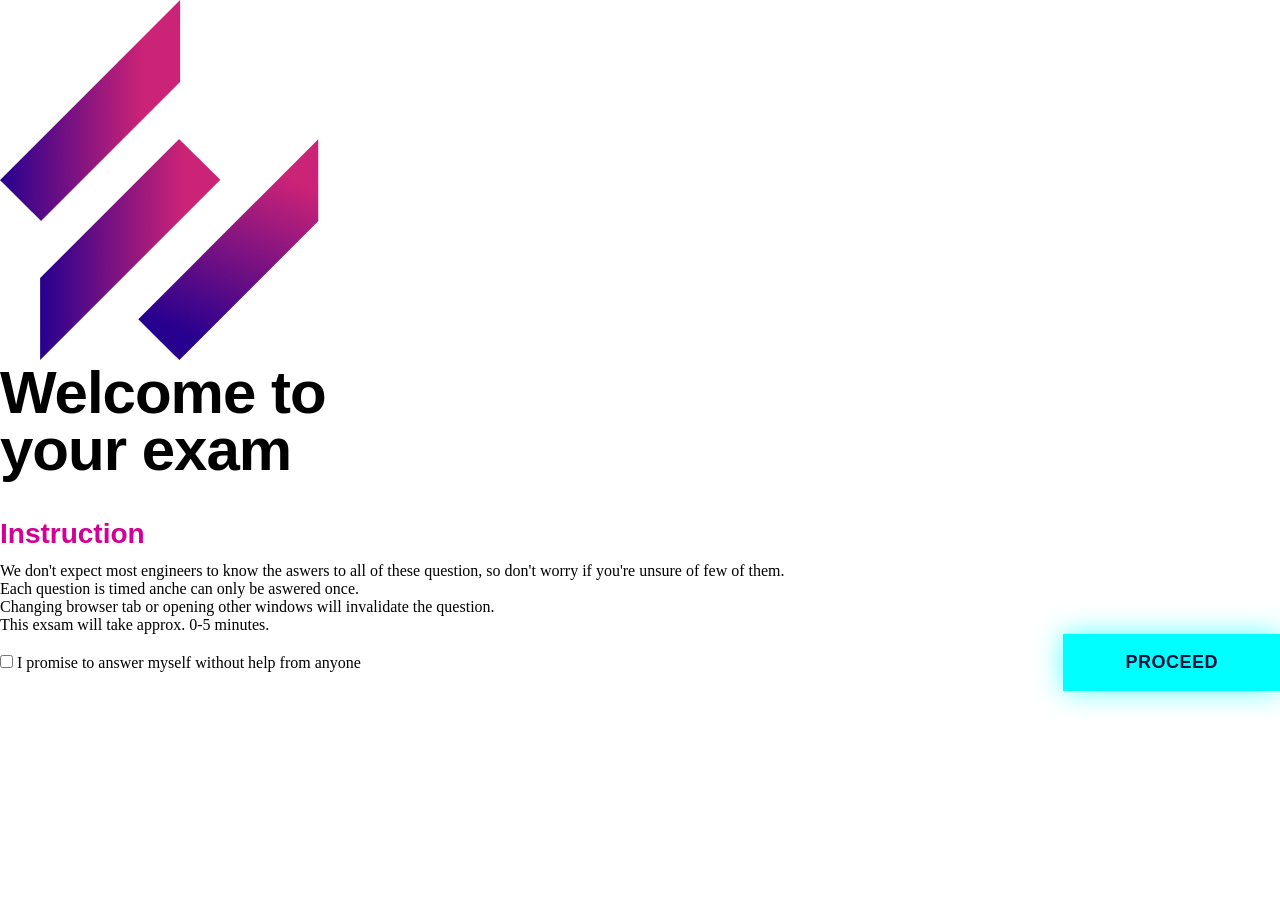
==== bw1/index.html @ 2fbf6cde "Merge branch 'adrian' of https://github.com/lilloluca94-cell/BuildWeek1 into adrian" ====
<!DOCTYPE html>
<html lang="it">

<head>
    <meta charset="UTF-8">
    <meta name="viewport" content="width=device-width, initial-scale=1.0">
    <link rel="stylesheet" href="./assets/css/style.css">
    <title>Welcome to your exam</title>
</head>

<body>

    <header>
        <div id="logo">
            <img src="./assets/img/epicode_logo.png" alt="logo logo Epicode">
        </div>
    </header>

    <main>
        <div id="mainpage">

            <div id="title">
                <h1>Welcome to your exam</h1>
            </div>


            <div id="instruction">
                
                <h3>Instruction</h3>

                <p>We don't expect most engineers to know the aswers to all of these question, so don't worry if you're
                    unsure of few of them.</p>

                <ul>
                    <li>Each question is timed anche can only be aswered once.</li>
                    <li>Changing browser tab or opening other windows will invalidate the question.</li>
                    <li>This exsam will take approx. 0-5 minutes.</li>
                </ul>

            </div>

            <div id="bottom">


                <div id="promise">
                    <input type="checkbox" id="boxPromise" value="promise"> <span>I promise to answer myself without help from anyone</span>
                </div>

                <div id="proceed">
                    <button>PROCEED</button>
                </div>


            </div>

        </div>


    </main>



    <script src="./assets/javascript/script.js"></script>

</body>

</html>
---- bw1/assets/css/style.css ----
* {
    margin: 0;
    padding: 0;
    box-sizing: border-box;
}
<<<<<<< HEAD

 body {
    background-image: url("/bw1/assets/img/bg.jpg");
    background-repeat: no-repeat;
=======
body {
    background-image: url('../img/bg.jpg');
>>>>>>> 2c8d498afeff16a5697c577a741e2f482aaf8500
    background-size: cover;
    background-position: center;
    background-repeat: no-repeat;
    min-height: 100vh;
    color: #ffffff;
    font-family: 'Inter', sans-serif;
    font-size: 16px;
    padding: 45px 100px;
    display: flex;
    flex-direction: column;

}
header {
    width: 165px;
    height: auto;
    display: block;
}
main {
    flex: 1;
    display: flex;
    flex-direction: column;
    justify-content: center;
}
#mainpage {
    width: 100%;
<<<<<<< HEAD
    height: 100%;
    padding: 70px;
}
=======
    max-width: 1100px;
}
#title h1 {
    font-family: 'Outfit', sans-serif;
    font-size: 60px;
    font-weight: 600;
    line-height: 0.95;
    max-width: 410px;
    margin-bottom: 40px;
    letter-spacing: -1px;
}
#instruction h3 {
    font-family: 'Outfit', sans-serif;
    color: #D20094;
    font-size: 28px;
    font-weight: 700;
    margin-bottom: 12px;
}
#istruction p {
    font-size: 16px;
    line-height: 1.5;
    color: #e6e6e6;
    max-width: 540px;
    margin-bottom: 32px;

}
#istruction ul li {
    font-size: 16px;
    line-height: 1.8;
    color: #e6e6e6;
}
#bottom {
   display: flex;
    justify-content: space-between;
    align-items: center;
    width: 100%;
}
#promise p {
    display: flex;
    align-items: center;
    gap: 14px;
    font-size: 15px;
    font-weight: 600;
    cursor: pointer;
    user-select: none;
}
#promise p::before {
    content: "";
    display: inline-block;
    width: 18px;
    height: 18px;
    border: 2px solid #ffffff;
    background-color: transparent;
    flex-shrink: 0;
}
#proceed button {
    background-color: #00FFFF;
    color: #0b113a;
    font-family: 'Outfit', sans-serif;
    font-size: 18px;
    font-weight: 700;
    letter-spacing: 0.5px;
    padding: 18px 62px;
    border: none;
    cursor: pointer;
    box-shadow: 0 0 28px rgba(0, 255, 255, 0.65);
    transition: transform 0.15s ease, box-shadow 0.2s ease;
}
#proceed button:hover {
    transform: translateY(-2px);
    box-shadow: 0 0 38px rgba(0, 255, 255, 0.9);
}

#proceed button:active {
    transform: translateY(0);
}


>>>>>>> 2c8d498afeff16a5697c577a741e2f482aaf8500
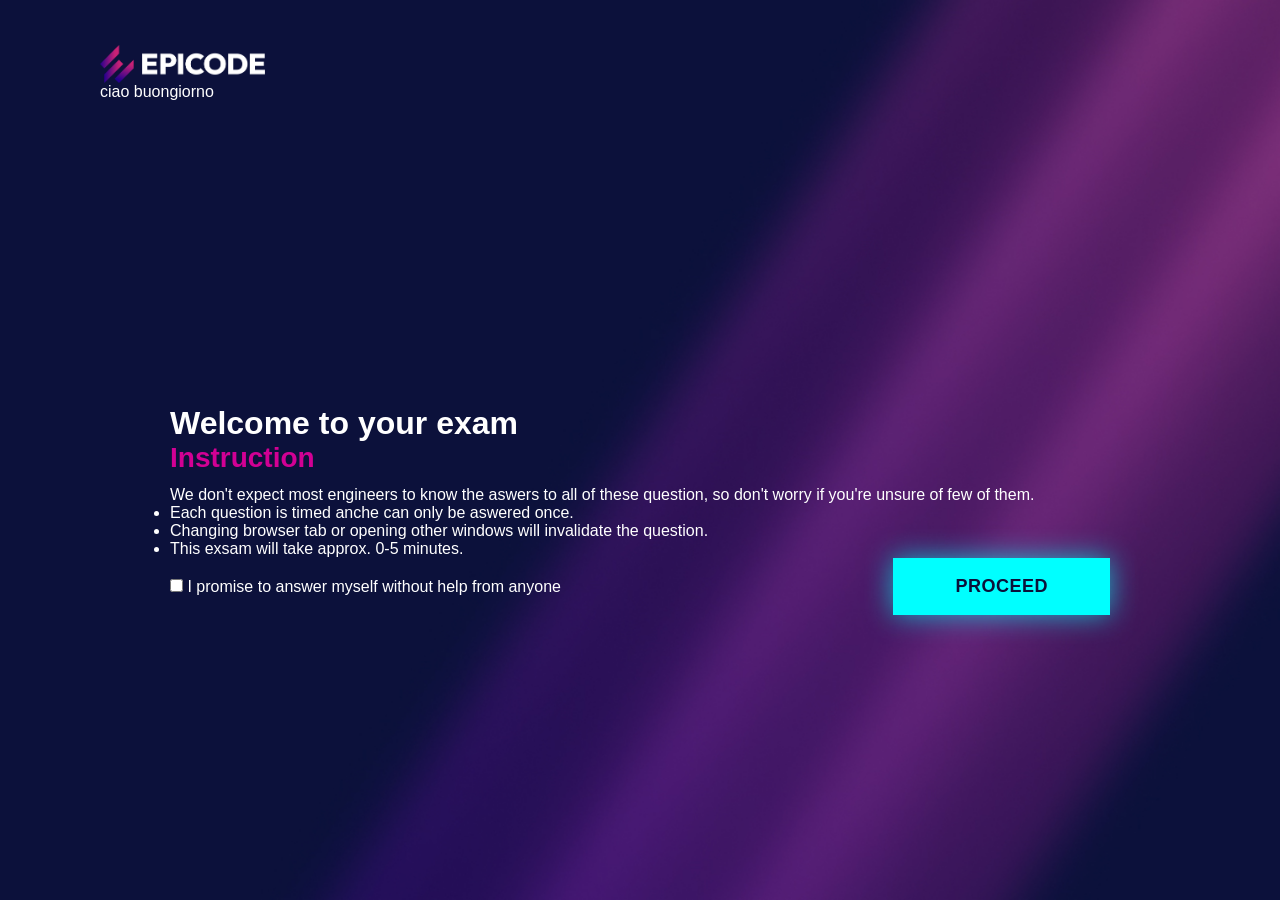
==== commit 1e894614: "aggiunta paragrafo header" ====
--- a/bw1/index.html
+++ b/bw1/index.html
@@ -13,6 +13,7 @@
     <header>
         <div id="logo">
             <img src="./assets/img/epicode_logo.png" alt="logo logo Epicode">
+            <p>ciao buongiorno </p>
         </div>
     </header>
 
--- a/bw1/assets/css/style.css
+++ b/bw1/assets/css/style.css
@@ -3,15 +3,13 @@
     padding: 0;
     box-sizing: border-box;
 }
-<<<<<<< HEAD
 
- body {
-    background-image: url("/bw1/assets/img/bg.jpg");
-    background-repeat: no-repeat;
-=======
+
+ 
+
 body {
     background-image: url('../img/bg.jpg');
->>>>>>> 2c8d498afeff16a5697c577a741e2f482aaf8500
+
     background-size: cover;
     background-position: center;
     background-repeat: no-repeat;
@@ -25,7 +23,16 @@
 
 }
 header {
+    margin-bottom: 65px;
+    width: 100%;
+}
+#logo {
     width: 165px;
+}
+
+#logo img {
+    width: 165px;
+    max-width: 165px;
     height: auto;
     display: block;
 }
@@ -37,11 +44,11 @@
 }
 #mainpage {
     width: 100%;
-<<<<<<< HEAD
+
     height: 100%;
     padding: 70px;
 }
-=======
+
     max-width: 1100px;
 }
 #title h1 {
@@ -120,4 +127,3 @@
 }
 
 
->>>>>>> 2c8d498afeff16a5697c577a741e2f482aaf8500
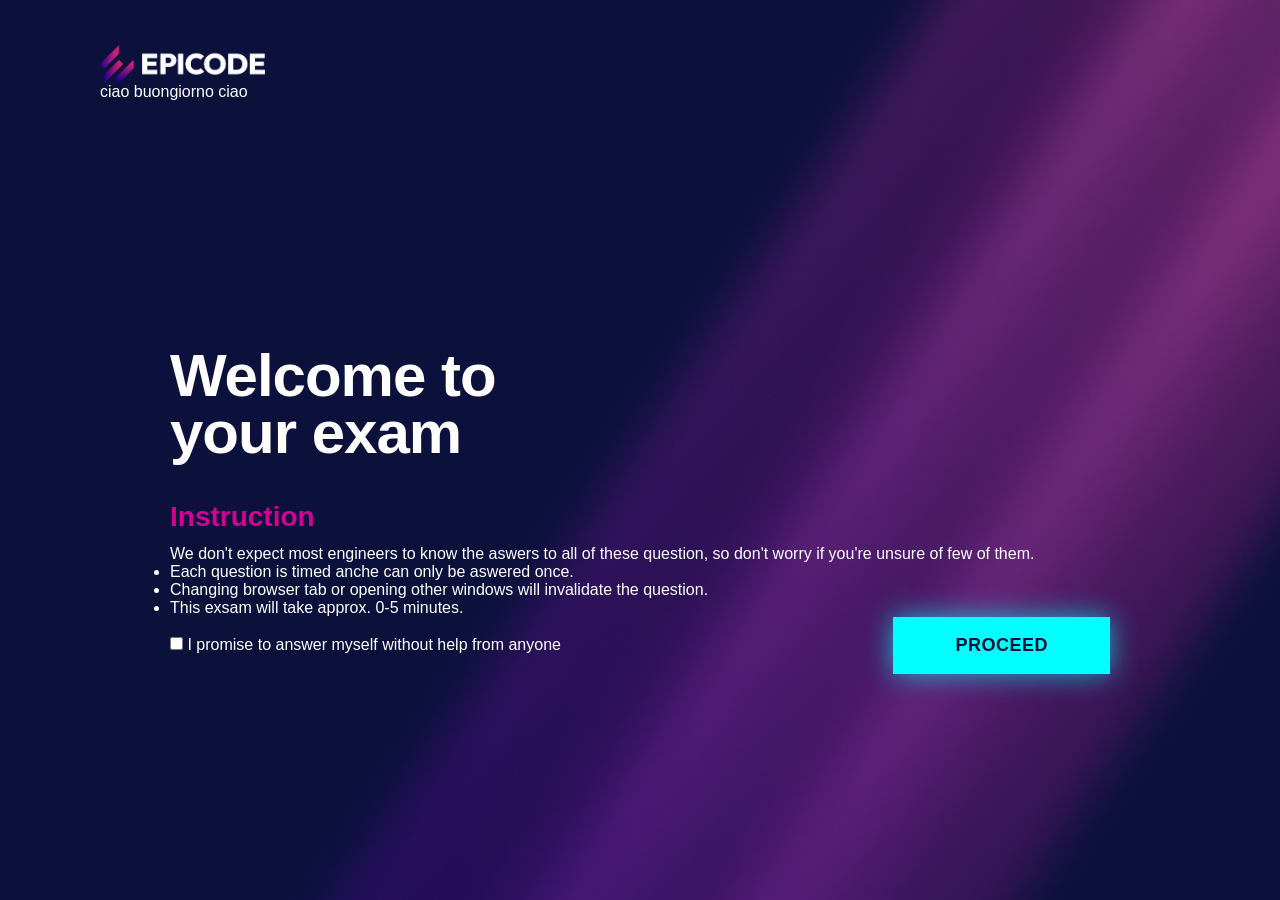
==== commit 4c47f509: "modifica" ====
--- a/bw1/index.html
+++ b/bw1/index.html
@@ -13,7 +13,7 @@
     <header>
         <div id="logo">
             <img src="./assets/img/epicode_logo.png" alt="logo logo Epicode">
-            <p>ciao buongiorno </p>
+            <p>ciao buongiorno ciao</p>
         </div>
     </header>
 
--- a/bw1/assets/css/style.css
+++ b/bw1/assets/css/style.css
@@ -5,7 +5,7 @@
 }
 
 
- 
+
 
 body {
     background-image: url('../img/bg.jpg');
@@ -49,8 +49,6 @@
     padding: 70px;
 }
 
-    max-width: 1100px;
-}
 #title h1 {
     font-family: 'Outfit', sans-serif;
     font-size: 60px;
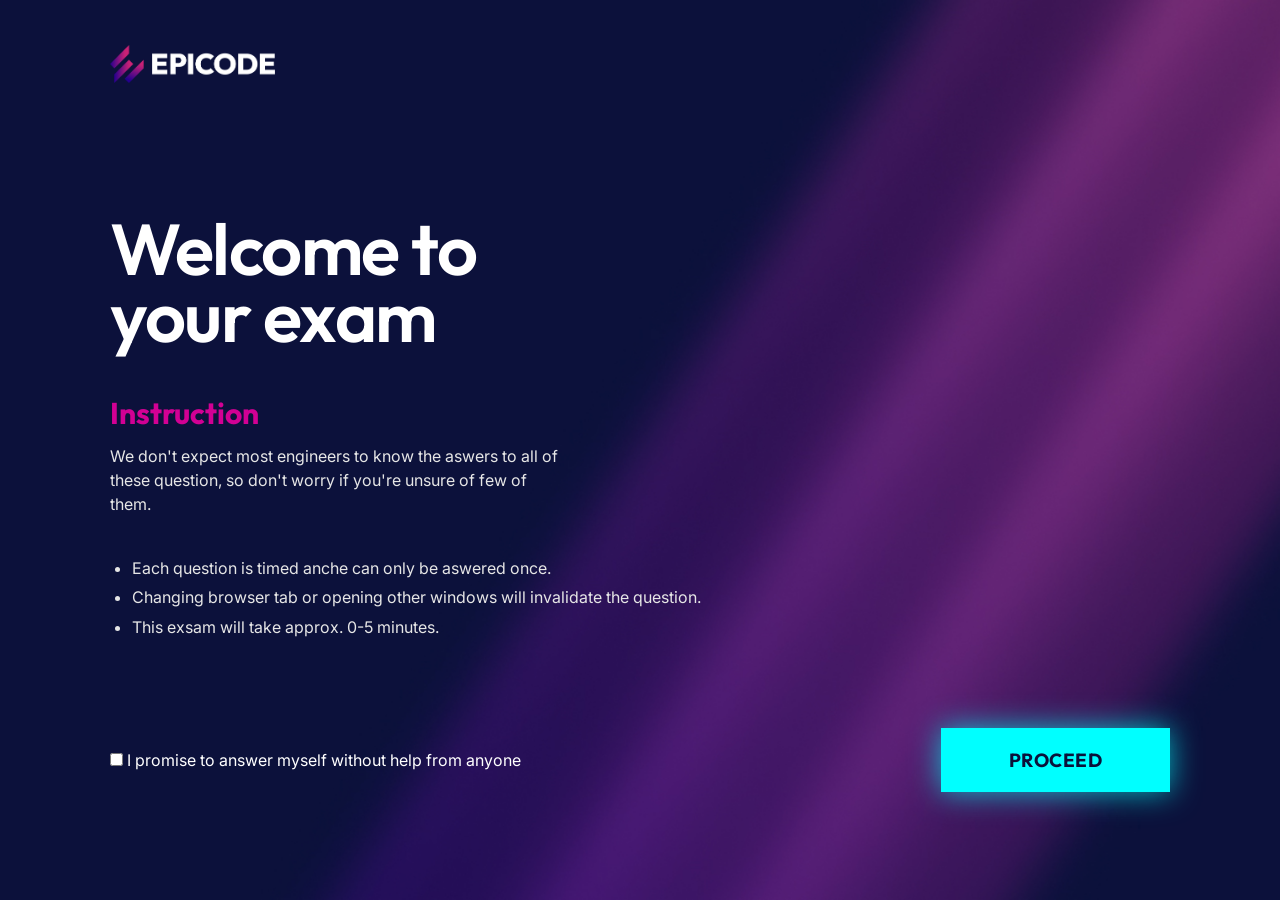
==== commit 40dec2c6: "rimozione p in index2" ====
--- a/bw1/index.html
+++ b/bw1/index.html
@@ -13,7 +13,6 @@
     <header>
         <div id="logo">
             <img src="./assets/img/epicode_logo.png" alt="logo logo Epicode">
-            <p>ciao buongiorno ciao</p>
         </div>
     </header>
 
--- a/bw1/assets/css/style.css
+++ b/bw1/assets/css/style.css
@@ -1,15 +1,13 @@
+@import url('https://fonts.googleapis.com/css2?family=Inter:wght@400;600;700&family=Outfit:wght@400;600;700&display=swap');
+
 * {
     margin: 0;
     padding: 0;
     box-sizing: border-box;
 }
 
-
-
-
 body {
     background-image: url('../img/bg.jpg');
-
     background-size: cover;
     background-position: center;
     background-repeat: no-repeat;
@@ -17,73 +15,83 @@
     color: #ffffff;
     font-family: 'Inter', sans-serif;
     font-size: 16px;
-    padding: 45px 100px;
+    padding: 45px 110px;
     display: flex;
     flex-direction: column;
+}
 
-}
 header {
-    margin-bottom: 65px;
+    margin-bottom: 70px;
     width: 100%;
 }
+
 #logo {
     width: 165px;
 }
 
 #logo img {
-    width: 165px;
-    max-width: 165px;
-    height: auto;
+    width: 165px !important;
+    max-width: 165px !important;
+    height: auto !important;
     display: block;
 }
+
 main {
     flex: 1;
     display: flex;
     flex-direction: column;
     justify-content: center;
 }
+
 #mainpage {
     width: 100%;
-
-    height: 100%;
-    padding: 70px;
+    max-width: 1150px;
 }
 
 #title h1 {
     font-family: 'Outfit', sans-serif;
-    font-size: 60px;
+    font-size: 72px;
     font-weight: 600;
-    line-height: 0.95;
-    max-width: 410px;
-    margin-bottom: 40px;
-    letter-spacing: -1px;
+    line-height: 0.92;
+    max-width: 460px;
+    margin-bottom: 45px;
+    letter-spacing: -1.5px;
 }
+
 #instruction h3 {
     font-family: 'Outfit', sans-serif;
     color: #D20094;
-    font-size: 28px;
+    font-size: 30px;
     font-weight: 700;
     margin-bottom: 12px;
 }
-#istruction p {
+
+#instruction p {
     font-size: 16px;
     line-height: 1.5;
     color: #e6e6e6;
-    max-width: 540px;
-    margin-bottom: 32px;
+    max-width: 460px;
+    margin-bottom: 38px;
+}
 
+#instruction ul {
+    padding-left: 22px;
+    margin-bottom: 85px;
 }
-#istruction ul li {
+
+#instruction ul li {
     font-size: 16px;
-    line-height: 1.8;
+    line-height: 1.85;
     color: #e6e6e6;
 }
+
 #bottom {
-   display: flex;
+    display: flex;
     justify-content: space-between;
     align-items: center;
     width: 100%;
 }
+
 #promise p {
     display: flex;
     align-items: center;
@@ -93,6 +101,7 @@
     cursor: pointer;
     user-select: none;
 }
+
 #promise p::before {
     content: "";
     display: inline-block;
@@ -102,26 +111,26 @@
     background-color: transparent;
     flex-shrink: 0;
 }
+
 #proceed button {
     background-color: #00FFFF;
     color: #0b113a;
     font-family: 'Outfit', sans-serif;
-    font-size: 18px;
+    font-size: 19px;
     font-weight: 700;
     letter-spacing: 0.5px;
-    padding: 18px 62px;
+    padding: 20px 68px;
     border: none;
     cursor: pointer;
-    box-shadow: 0 0 28px rgba(0, 255, 255, 0.65);
+    box-shadow: 0 0 30px rgba(0, 255, 255, 0.7);
     transition: transform 0.15s ease, box-shadow 0.2s ease;
 }
+
 #proceed button:hover {
     transform: translateY(-2px);
-    box-shadow: 0 0 38px rgba(0, 255, 255, 0.9);
+    box-shadow: 0 0 40px rgba(0, 255, 255, 0.95);
 }
 
 #proceed button:active {
     transform: translateY(0);
-}
-
-
+}
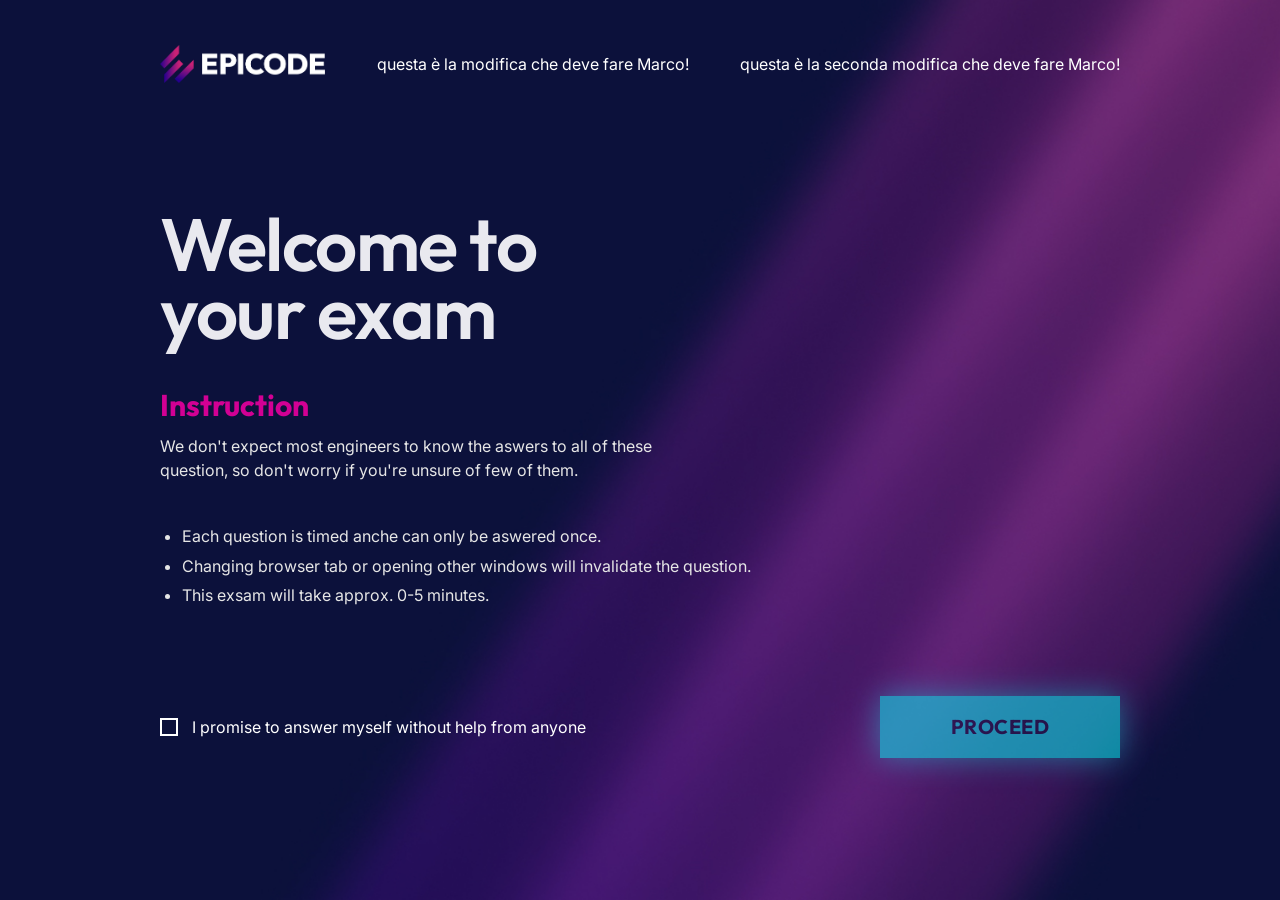
==== commit 0d0830a7: "added 2 div with text" ====
--- a/bw1/index.html
+++ b/bw1/index.html
@@ -13,6 +13,12 @@
     <header>
         <div id="logo">
             <img src="./assets/img/epicode_logo.png" alt="logo logo Epicode">
+        </div>
+        <div>
+            questa è la modifica che deve fare Marco!
+        </div>
+        <div>
+            questa è la seconda modifica che deve fare Marco!
         </div>
     </header>
 
--- a/bw1/assets/css/style.css
+++ b/bw1/assets/css/style.css
@@ -15,14 +15,16 @@
     color: #ffffff;
     font-family: 'Inter', sans-serif;
     font-size: 16px;
-    padding: 45px 110px;
+    padding: 45px 8%;
     display: flex;
     flex-direction: column;
+    align-items: center;
 }
 
 header {
-    margin-bottom: 70px;
-    width: 100%;
+    width: 100%;
+    max-width: 960px;
+    margin-bottom: 30px;
 }
 
 #logo {
@@ -30,14 +32,16 @@
 }
 
 #logo img {
-    width: 165px !important;
-    max-width: 165px !important;
-    height: auto !important;
+    width: 165px;
+    max-width: 165px;
+    height: auto;
     display: block;
 }
 
 main {
     flex: 1;
+    width: 100%;
+    max-width: 960px;
     display: flex;
     flex-direction: column;
     justify-content: center;
@@ -45,17 +49,17 @@
 
 #mainpage {
     width: 100%;
-    max-width: 1150px;
 }
 
 #title h1 {
     font-family: 'Outfit', sans-serif;
-    font-size: 72px;
+    font-size: 74px;
     font-weight: 600;
     line-height: 0.92;
-    max-width: 460px;
-    margin-bottom: 45px;
+    max-width: 480px;
+    margin-bottom: 40px;
     letter-spacing: -1.5px;
+    color: #e9e9ef;
 }
 
 #instruction h3 {
@@ -63,15 +67,15 @@
     color: #D20094;
     font-size: 30px;
     font-weight: 700;
-    margin-bottom: 12px;
+    margin-bottom: 10px;
 }
 
 #instruction p {
     font-size: 16px;
     line-height: 1.5;
     color: #e6e6e6;
-    max-width: 460px;
-    margin-bottom: 38px;
+    max-width: 495px;
+    margin-bottom: 40px;
 }
 
 #instruction ul {
@@ -92,45 +96,146 @@
     width: 100%;
 }
 
-#promise p {
+#promise {
     display: flex;
     align-items: center;
     gap: 14px;
-    font-size: 15px;
-    font-weight: 600;
-    cursor: pointer;
-    user-select: none;
-}
-
-#promise p::before {
-    content: "";
-    display: inline-block;
+}
+
+#promise input[type="checkbox"] {
+    appearance: none;
+    -webkit-appearance: none;
     width: 18px;
     height: 18px;
     border: 2px solid #ffffff;
     background-color: transparent;
+    border-radius: 0;
+    cursor: pointer;
     flex-shrink: 0;
+    position: relative;
+    margin: 0;
+}
+
+#promise input[type="checkbox"]:checked::after {
+    content: "";
+    position: absolute;
+    left: 4px;
+    top: 0px;
+    width: 5px;
+    height: 10px;
+    border: solid #00FFFF;
+    border-width: 0 2px 2px 0;
+    transform: rotate(45deg);
+}
+
+#promise p,
+#promise label {
+    display: flex;
+    align-items: center;
+    gap: 14px;
+    font-size: 14px;
+    font-weight: 600;
+    color: #ffffff;
+    cursor: pointer;
+    user-select: none;
+    margin: 0;
 }
 
 #proceed button {
+    display: flex;
+    align-items: center;
+    justify-content: center;
+    width: 240px;
+    height: 62px;
+    padding: 0;
     background-color: #00FFFF;
     color: #0b113a;
     font-family: 'Outfit', sans-serif;
-    font-size: 19px;
+    font-size: 20px;
     font-weight: 700;
     letter-spacing: 0.5px;
-    padding: 20px 68px;
+    text-align: center;
+    line-height: 1;
     border: none;
     cursor: pointer;
-    box-shadow: 0 0 30px rgba(0, 255, 255, 0.7);
+    box-shadow: 0 0 30px rgba(0, 255, 255, 0.75);
     transition: transform 0.15s ease, box-shadow 0.2s ease;
+}
+
+#proceed button * {
+    margin: 0;
+    padding: 0;
+    display: flex;
+    align-items: center;
+    justify-content: center;
+    width: 100%;
+    height: 100%;
+    line-height: 1;
+    text-decoration: none;
+    color: inherit;
 }
 
 #proceed button:hover {
     transform: translateY(-2px);
-    box-shadow: 0 0 40px rgba(0, 255, 255, 0.95);
+    box-shadow: 0 0 42px rgba(0, 255, 255, 0.95);
 }
 
 #proceed button:active {
     transform: translateY(0);
+}
+header {
+    display: flex;
+    justify-content: space-between;
+    align-items: center;
+}
+
+#timer-container {
+    position: relative;
+    width: 130px;
+    height: 130px;
+    display: flex;
+    align-items: center;
+    justify-content: center;
+}
+
+.timer-svg {
+    transform: rotate(-90deg);
+}
+
+.timer-bg {
+    fill: none;
+    stroke: rgba(255, 255, 255, 0.2);
+    stroke-width: 12;
+}
+
+.timer-progress {
+    fill: none;
+    stroke: #00FFFF;
+    stroke-width: 12;
+    stroke-dasharray: 339.29;
+    stroke-dashoffset: 0;
+    transition: stroke-dashoffset 1s linear;
+}
+
+.timer-text {
+    position: absolute;
+    display: flex;
+    flex-direction: column;
+    align-items: center;
+    justify-content: center;
+    text-align: center;
+}
+
+.timer-label {
+    font-size: 9px;
+    font-weight: 600;
+    color: #e6e6e6;
+}
+
+#timer-number {
+    font-family: 'Outfit', sans-serif;
+    font-size: 40px;
+    font-weight: 600;
+    line-height: 1.05;
+    color: #ffffff;
 }
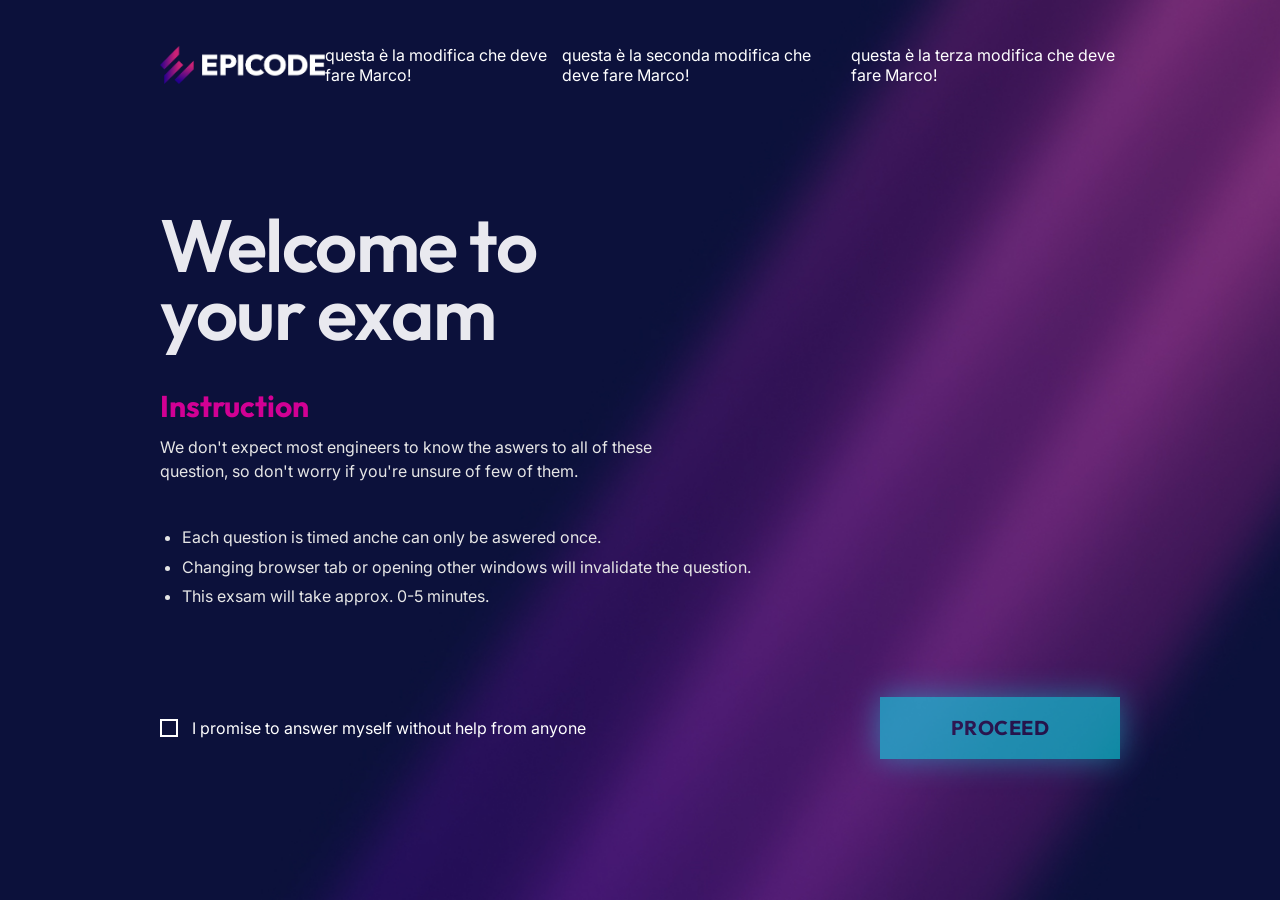
==== commit 59cc480c: "added third div with example text" ====
--- a/bw1/index.html
+++ b/bw1/index.html
@@ -19,6 +19,9 @@
         </div>
         <div>
             questa è la seconda modifica che deve fare Marco!
+        </div>
+        <div>
+            questa è la terza modifica che deve fare Marco!
         </div>
     </header>
 
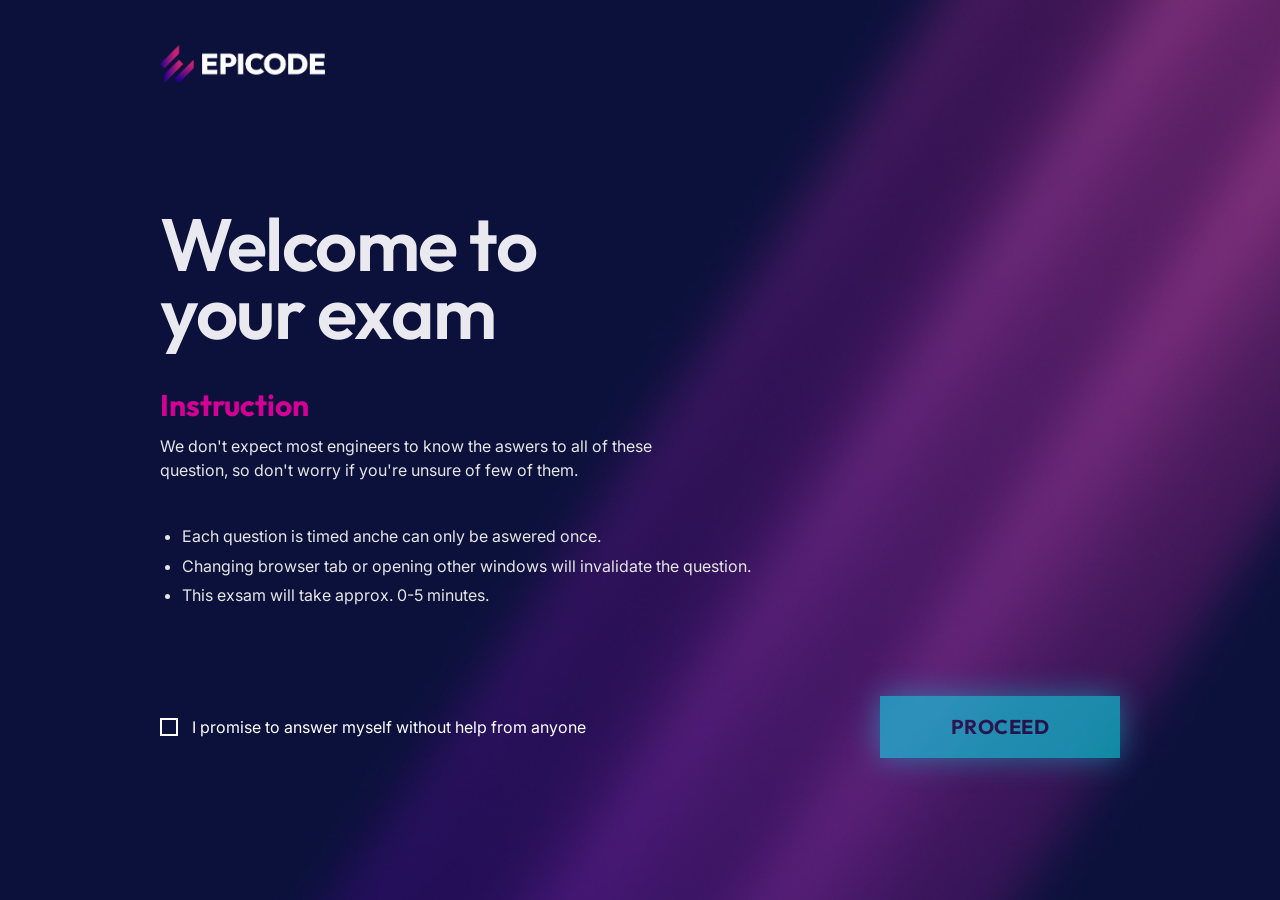
==== commit 1fe138a2: "revert header modifications" ====
--- a/bw1/index.html
+++ b/bw1/index.html
@@ -13,15 +13,6 @@
     <header>
         <div id="logo">
             <img src="./assets/img/epicode_logo.png" alt="logo logo Epicode">
-        </div>
-        <div>
-            questa è la modifica che deve fare Marco!
-        </div>
-        <div>
-            questa è la seconda modifica che deve fare Marco!
-        </div>
-        <div>
-            questa è la terza modifica che deve fare Marco!
         </div>
     </header>
 
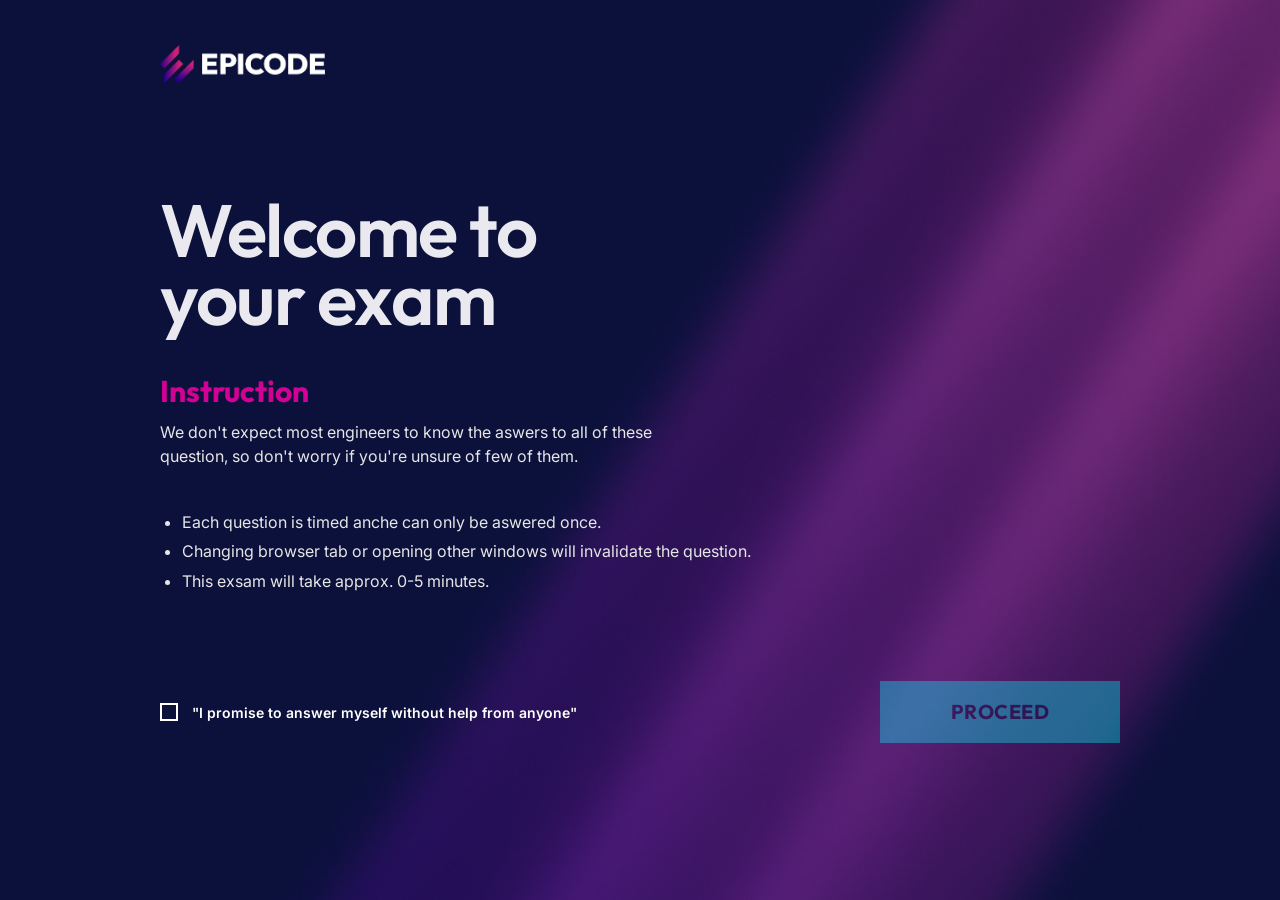
==== commit 05feba2c: "chekbox e proceed piu intuitivi" ====
--- a/bw1/index.html
+++ b/bw1/index.html
@@ -43,17 +43,15 @@
 
 
                 <div id="promise">
-                    <input type="checkbox" id="boxPromise" value="promise"> <span>I promise to answer myself without help from anyone</span>
-                </div>
-
+                    <input type="checkbox" id="boxPromise" value="promise"> 
+                    <label for=>"I promise to answer myself without help from anyone"</label>
+                    </div>
                 <div id="proceed">
                     <button>PROCEED</button>
                 </div>
-
-
             </div>
 
-        </div>
+       <p id="promise-error" class="hidden-error">Please check the box to proceed</p>
 
 
     </main>
--- a/bw1/assets/css/style.css
+++ b/bw1/assets/css/style.css
@@ -175,13 +175,42 @@
     color: inherit;
 }
 
-#proceed button:hover {
-    transform: translateY(-2px);
-    box-shadow: 0 0 42px rgba(0, 255, 255, 0.95);
-}
-
-#proceed button:active {
-    transform: translateY(0);
+#proceed button.btn-locked {
+    opacity: 0.35;
+    box-shadow: none;
+    cursor: not-allowed;
+}
+
+#proceed button.btn-locked:hover {
+    transform: none;
+    box-shadow: none;
+}
+
+.hidden-error {
+    visibility: hidden;
+    color: #D20094;
+    font-size: 14px;
+    font-weight: 600;
+    margin-top: 12px;
+}
+
+.hidden-error.show {
+    visibility: visible;
+}
+
+#promise.error input[type="checkbox"] {
+    border-color: #D20094;
+    box-shadow: 0 0 12px rgba(210, 0, 148, 0.8);
+}
+
+#promise.shake {
+    animation: shake 0.3s ease;
+}
+
+@keyframes shake {
+    0%, 100% { transform: translateX(0); }
+    25% { transform: translateX(-6px); }
+    75% { transform: translateX(6px); }
 }
 header {
     display: flex;
@@ -238,4 +267,85 @@
     font-weight: 600;
     line-height: 1.05;
     color: #ffffff;
+}
+
+#question {
+    text-align: center;
+    margin: 60px auto 40px auto;
+    width: 100%;
+    max-width: 800px;
+}
+
+#question h2 {
+    font-family: 'Outfit', sans-serif;
+    font-size: 35px;
+    font-weight: 600;
+    color: #ffffff;
+    line-height: 1.2;
+    margin: 0;
+}
+
+#bottom2 {
+    display: flex;
+    justify-content: center;
+    align-items: center;
+    width: 100%;
+    margin-top: auto;
+    padding-bottom: 20px;
+}
+
+#countquestion {
+    text-align: center;
+    font-family: 'Inter', sans-serif;
+    font-size: 16px;
+    font-weight: 700;
+    letter-spacing: 2px;
+    color: #ffffff;
+    text-transform: uppercase;
+
+}
+
+#countquestion span {
+    color: #D20094;
+    font-weight: 700;
+}
+
+div>form {
+    width: 100%;
+    display: flex;
+    flex-wrap: wrap;
+    justify-content: center;
+}
+
+
+div>form>label {
+
+    padding: 16px 28px;
+    border-radius: 999px;
+    background-color: rgba(255, 255, 255, 0.08);
+    cursor: pointer;
+    transition: all 0.2s ease;
+    font-size: 16px;
+    color: #ffffff;
+    width: 30%;
+    text-align: center;
+    margin: 8px 30px;
+}
+
+div>form>label:hover {
+    background: linear-gradient(0deg, #900080, #D20094);
+
+}
+
+/*
+#answer {
+    display: grid;
+    grid-template-columns: repeat(2, minmax(220px, 1fr));
+    gap: 16px 24px;
+    max-width: 760px;
+    margin: 24px auto;
+}
+*/
+div>form>input {
+    appearance: none;
 }
